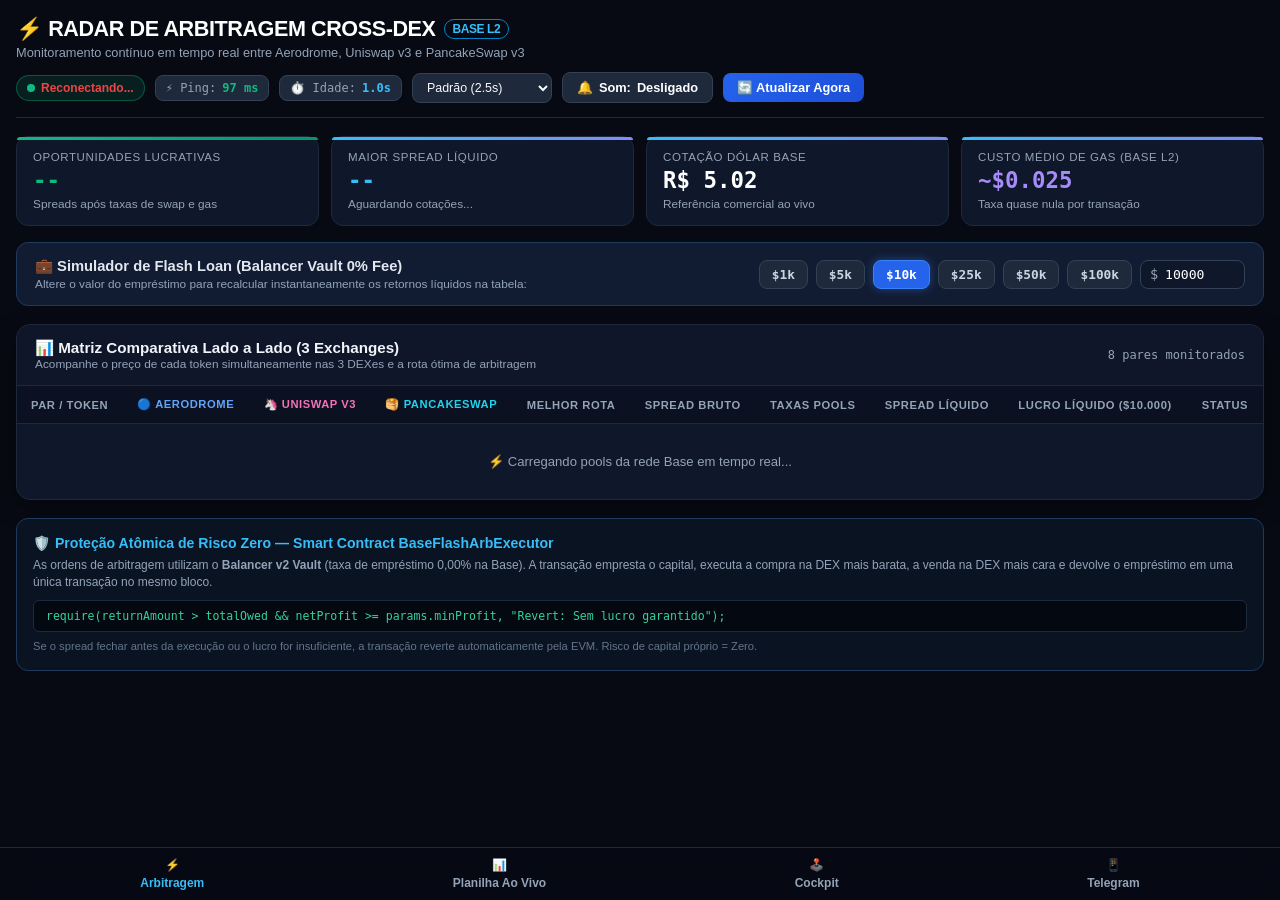
==== dashboard/arbitragem.html @ f5fb5c82 "feat(arbitrage-cockpit): add real-time 3-exchange visual dashboard with sub-second latency and flash" ====
<!DOCTYPE html>
<html lang="pt-BR">
<head>
  <meta charset="UTF-8">
  <meta name="viewport" content="width=device-width, initial-scale=1.0, maximum-scale=1.0, user-scalable=no">
  <title>Cockpit de Arbitragem Cross-DEX (Base L2) — Botrade</title>
  <link rel="icon" href="data:image/svg+xml,<svg xmlns='http://www.w3.org/2000/svg' viewBox='0 0 100 100'><text y='.9em' font-size='90'>⚡</text></svg>">
  <style>
    :root {
      --bg: #070a13;
      --card-bg: #0f172a;
      --card-border: #1e293b;
      --card-hover: #1e293b;
      --text: #f8fafc;
      --text-muted: #94a3b8;
      --primary: #38bdf8;
      --accent: #818cf8;
      --success: #10b981;
      --success-glow: rgba(16, 185, 129, 0.25);
      --warning: #f59e0b;
      --danger: #ef4444;
      --aero-color: #0052ff;
      --uni-color: #ff007a;
      --pancake-color: #00bcd4;
      --font: -apple-system, BlinkMacSystemFont, "Segoe UI", Roboto, "Helvetica Neue", Arial, sans-serif;
      --mono: "SF Mono", Monaco, "Cascadia Code", "Roboto Mono", Consolas, monospace;
    }

    * { box-sizing: border-box; margin: 0; padding: 0; }
    body {
      background-color: var(--bg);
      color: var(--text);
      font-family: var(--font);
      padding: 16px;
      padding-bottom: 90px;
      -webkit-font-smoothing: antialiased;
    }

    /* HEADER COCKPIT */
    header {
      display: flex;
      flex-wrap: wrap;
      justify-content: space-between;
      align-items: center;
      gap: 12px;
      margin-bottom: 18px;
      padding-bottom: 14px;
      border-bottom: 1px solid var(--card-border);
    }
    .brand-title h1 {
      font-size: 1.35rem;
      font-weight: 800;
      letter-spacing: -0.02em;
      display: flex;
      align-items: center;
      gap: 8px;
      color: #fff;
    }
    .brand-title p {
      font-size: 0.8rem;
      color: var(--text-muted);
      margin-top: 3px;
    }

    .telemetry-bar {
      display: flex;
      flex-wrap: wrap;
      align-items: center;
      gap: 10px;
    }
    .badge-status {
      display: inline-flex;
      align-items: center;
      gap: 6px;
      background: rgba(16, 185, 129, 0.12);
      border: 1px solid rgba(16, 185, 129, 0.35);
      color: var(--success);
      padding: 5px 10px;
      border-radius: 20px;
      font-size: 0.75rem;
      font-weight: 600;
    }
    .pulse-dot {
      width: 8px;
      height: 8px;
      border-radius: 50%;
      background: var(--success);
      animation: pulse 1.4s infinite;
    }
    @keyframes pulse {
      0% { transform: scale(0.9); box-shadow: 0 0 0 0 rgba(16, 185, 129, 0.7); }
      70% { transform: scale(1); box-shadow: 0 0 0 6px rgba(16, 185, 129, 0); }
      100% { transform: scale(0.9); box-shadow: 0 0 0 0 rgba(16, 185, 129, 0); }
    }

    .telemetry-chip {
      background: #1e293b;
      border: 1px solid #334155;
      padding: 5px 10px;
      border-radius: 8px;
      font-size: 0.75rem;
      font-family: var(--mono);
      color: var(--text-muted);
      display: inline-flex;
      align-items: center;
      gap: 6px;
    }
    .telemetry-chip strong {
      color: var(--primary);
    }

    .btn-action {
      background: linear-gradient(135deg, #2563eb, #1d4ed8);
      color: #fff;
      border: none;
      padding: 7px 14px;
      border-radius: 8px;
      font-size: 0.8rem;
      font-weight: 600;
      cursor: pointer;
      display: inline-flex;
      align-items: center;
      gap: 6px;
      transition: all 0.15s ease;
    }
    .btn-action:hover {
      background: linear-gradient(135deg, #1d4ed8, #1e40af);
      transform: translateY(-1px);
    }
    .btn-action:active { transform: translateY(0); }

    .control-select {
      background: #1e293b;
      color: var(--text);
      border: 1px solid #334155;
      padding: 6px 10px;
      border-radius: 8px;
      font-size: 0.78rem;
      cursor: pointer;
      outline: none;
    }

    /* KPI CARDS */
    .kpi-row {
      display: grid;
      grid-template-columns: repeat(auto-fit, minmax(210px, 1fr));
      gap: 12px;
      margin-bottom: 16px;
    }
    .kpi-card {
      background: var(--card-bg);
      border: 1px solid var(--card-border);
      border-radius: 12px;
      padding: 14px 16px;
      position: relative;
    }
    .kpi-card::before {
      content: "";
      position: absolute;
      top: 0; left: 0; right: 0;
      height: 3px;
      background: linear-gradient(90deg, var(--primary), var(--accent));
      border-top-left-radius: 12px;
      border-top-right-radius: 12px;
    }
    .kpi-card.success-border::before {
      background: linear-gradient(90deg, #10b981, #059669);
    }
    .kpi-label {
      font-size: 0.72rem;
      text-transform: uppercase;
      letter-spacing: 0.05em;
      color: var(--text-muted);
      margin-bottom: 4px;
    }
    .kpi-value {
      font-size: 1.4rem;
      font-weight: 800;
      font-family: var(--mono);
      color: #fff;
    }
    .kpi-sub {
      font-size: 0.74rem;
      color: var(--text-muted);
      margin-top: 4px;
      display: flex;
      align-items: center;
      gap: 4px;
    }

    /* FLASH LOAN CALCULATOR BAR */
    .calc-bar {
      background: #111c33;
      border: 1px solid #1e3a5f;
      border-radius: 12px;
      padding: 14px 18px;
      margin-bottom: 18px;
      display: flex;
      flex-wrap: wrap;
      align-items: center;
      justify-content: space-between;
      gap: 12px;
    }
    .calc-info h3 {
      font-size: 0.92rem;
      font-weight: 700;
      color: #e2e8f0;
      display: flex;
      align-items: center;
      gap: 6px;
    }
    .calc-info p {
      font-size: 0.74rem;
      color: #94a3b8;
      margin-top: 2px;
    }
    .calc-controls {
      display: flex;
      flex-wrap: wrap;
      align-items: center;
      gap: 8px;
    }
    .lot-btn {
      background: #1e293b;
      color: #cbd5e1;
      border: 1px solid #334155;
      padding: 6px 12px;
      border-radius: 8px;
      font-size: 0.8rem;
      font-weight: 600;
      font-family: var(--mono);
      cursor: pointer;
      transition: all 0.15s ease;
    }
    .lot-btn:hover {
      background: #334155;
      color: #fff;
    }
    .lot-btn.active {
      background: #2563eb;
      color: #fff;
      border-color: #3b82f6;
      box-shadow: 0 0 10px rgba(59, 130, 246, 0.4);
    }
    .lot-input-wrapper {
      position: relative;
      display: inline-flex;
      align-items: center;
    }
    .lot-input-wrapper span {
      position: absolute;
      left: 10px;
      color: var(--text-muted);
      font-family: var(--mono);
      font-size: 0.85rem;
    }
    .lot-input {
      background: #0f172a;
      border: 1px solid #334155;
      color: #fff;
      padding: 6px 10px 6px 24px;
      border-radius: 8px;
      font-size: 0.82rem;
      font-family: var(--mono);
      width: 105px;
      outline: none;
    }
    .lot-input:focus { border-color: var(--primary); }

    /* TABLE SECTION */
    .table-container {
      background: var(--card-bg);
      border: 1px solid var(--card-border);
      border-radius: 14px;
      overflow-x: auto;
      margin-bottom: 18px;
      box-shadow: 0 8px 24px rgba(0, 0, 0, 0.35);
    }
    .section-header {
      padding: 14px 18px;
      border-bottom: 1px solid var(--card-border);
      display: flex;
      justify-content: space-between;
      align-items: center;
      background: rgba(15, 23, 42, 0.6);
    }
    .section-header h2 {
      font-size: 0.95rem;
      font-weight: 700;
      display: flex;
      align-items: center;
      gap: 8px;
      color: #f1f5f9;
    }
    .section-header p {
      font-size: 0.74rem;
      color: var(--text-muted);
    }

    table {
      width: 100%;
      border-collapse: collapse;
      font-size: 0.82rem;
      text-align: left;
    }
    th {
      background: #0b1120;
      color: var(--text-muted);
      font-size: 0.7rem;
      font-weight: 700;
      text-transform: uppercase;
      letter-spacing: 0.05em;
      padding: 12px 14px;
      border-bottom: 1px solid var(--card-border);
      white-space: nowrap;
    }
    td {
      padding: 12px 14px;
      border-bottom: 1px solid #172033;
      vertical-align: middle;
      white-space: nowrap;
    }
    tr:last-child td { border-bottom: none; }
    tr.profitable-row {
      background: rgba(16, 185, 129, 0.04);
    }
    tr.profitable-row:hover {
      background: rgba(16, 185, 129, 0.09);
    }
    tr:hover {
      background: #141f36;
    }

    /* EXCHANGE PILLS & PRICES */
    .pair-badge {
      font-weight: 800;
      font-size: 0.92rem;
      color: #fff;
      display: flex;
      align-items: center;
      gap: 6px;
    }
    .price-cell {
      font-family: var(--mono);
      font-size: 0.88rem;
      font-weight: 600;
    }
    .price-buy {
      color: #34d399;
      font-weight: 700;
    }
    .price-sell {
      color: #60a5fa;
      font-weight: 700;
    }
    .tag-buy {
      display: inline-block;
      font-size: 0.62rem;
      font-weight: 700;
      background: rgba(16, 185, 129, 0.18);
      color: #10b981;
      border: 1px solid rgba(16, 185, 129, 0.4);
      padding: 1px 5px;
      border-radius: 4px;
      margin-left: 6px;
      vertical-align: middle;
    }
    .tag-sell {
      display: inline-block;
      font-size: 0.62rem;
      font-weight: 700;
      background: rgba(59, 130, 246, 0.18);
      color: #60a5fa;
      border: 1px solid rgba(59, 130, 246, 0.4);
      padding: 1px 5px;
      border-radius: 4px;
      margin-left: 6px;
      vertical-align: middle;
    }
    .route-chip {
      background: #1e293b;
      border: 1px solid #334155;
      padding: 4px 8px;
      border-radius: 6px;
      font-size: 0.74rem;
      font-weight: 600;
      color: #e2e8f0;
      display: inline-flex;
      align-items: center;
      gap: 4px;
    }
    .route-arrow {
      color: var(--primary);
    }

    .spread-pill {
      display: inline-flex;
      align-items: center;
      gap: 4px;
      font-family: var(--mono);
      font-weight: 700;
      font-size: 0.85rem;
      padding: 3px 8px;
      border-radius: 6px;
    }
    .spread-positive {
      background: rgba(16, 185, 129, 0.15);
      color: #10b981;
      border: 1px solid rgba(16, 185, 129, 0.35);
    }
    .spread-neutral {
      background: #1e293b;
      color: #94a3b8;
    }

    .profit-chip {
      font-family: var(--mono);
      font-weight: 800;
      font-size: 0.88rem;
      color: #10b981;
    }
    .profit-brl {
      font-size: 0.72rem;
      color: #64748b;
      display: block;
      margin-top: 2px;
    }

    /* ATOMIC SAFETY CARD */
    .safety-card {
      background: #091322;
      border: 1px solid #1e3a5f;
      border-radius: 12px;
      padding: 16px;
      margin-top: 14px;
    }
    .safety-card h4 {
      font-size: 0.88rem;
      color: #38bdf8;
      display: flex;
      align-items: center;
      gap: 6px;
      margin-bottom: 6px;
    }
    .safety-card p {
      font-size: 0.75rem;
      color: #94a3b8;
      line-height: 1.45;
    }
    .code-preview {
      background: #040811;
      border: 1px solid #1e293b;
      padding: 8px 12px;
      border-radius: 6px;
      font-family: var(--mono);
      font-size: 0.72rem;
      color: #34d399;
      margin-top: 8px;
      overflow-x: auto;
    }

    /* FOOTER NAV */
    .footer-nav {
      position: fixed;
      bottom: 0;
      left: 0;
      right: 0;
      background: rgba(7, 10, 19, 0.95);
      backdrop-filter: blur(12px);
      border-top: 1px solid var(--card-border);
      padding: 10px 16px;
      display: flex;
      justify-content: space-around;
      align-items: center;
      z-index: 100;
    }
    .footer-link {
      color: var(--text-muted);
      text-decoration: none;
      font-size: 0.75rem;
      font-weight: 600;
      display: flex;
      flex-direction: column;
      align-items: center;
      gap: 4px;
    }
    .footer-link.active {
      color: var(--primary);
    }
  </style>
</head>
<body>

  <!-- HEADER -->
  <header>
    <div class="brand-title">
      <h1>⚡ RADAR DE ARBITRAGEM CROSS-DEX <span style="font-size:0.75rem; color:#38bdf8; border:1px solid #0284c7; padding:2px 8px; border-radius:12px;">BASE L2</span></h1>
      <p>Monitoramento contínuo em tempo real entre Aerodrome, Uniswap v3 e PancakeSwap v3</p>
    </div>

    <div class="telemetry-bar">
      <div class="badge-status">
        <span class="pulse-dot"></span>
        <span id="connStatus">Ao Vivo</span>
      </div>

      <div class="telemetry-chip">
        ⚡ Ping: <strong id="pingVal">-- ms</strong>
      </div>

      <div class="telemetry-chip">
        ⏱️ Idade: <strong id="ageVal">0.0s</strong>
      </div>

      <select id="refreshRate" class="control-select" onchange="changeRefreshRate()">
        <option value="1500">Fluxo Ultra (1.5s)</option>
        <option value="2500" selected>Padrão (2.5s)</option>
        <option value="5000">Econômico (5.0s)</option>
        <option value="pause">Pausar</option>
      </select>

      <button id="soundToggle" class="btn-action" style="background:#1e293b; border:1px solid #334155;" onclick="toggleSound()">
        <span id="soundIcon">🔔</span> Som: <span id="soundText">Desligado</span>
      </button>

      <button id="btnRefresh" class="btn-action" onclick="fetchLiveArbitrage(true)">
        🔄 Atualizar Agora
      </button>
    </div>
  </header>

  <!-- KPI METRICS ROW -->
  <div class="kpi-row">
    <div class="kpi-card success-border">
      <div class="kpi-label">Oportunidades Lucrativas</div>
      <div class="kpi-value" id="kpiProfitableCount" style="color:#10b981;">--</div>
      <div class="kpi-sub">Spreads após taxas de swap e gas</div>
    </div>

    <div class="kpi-card">
      <div class="kpi-label">Maior Spread Líquido</div>
      <div class="kpi-value" id="kpiBestSpread" style="color:#38bdf8;">--</div>
      <div class="kpi-sub" id="kpiBestRoute">Aguardando cotações...</div>
    </div>

    <div class="kpi-card">
      <div class="kpi-label">Cotação Dólar Base</div>
      <div class="kpi-value" id="kpiUsdRate">R$ 5.02</div>
      <div class="kpi-sub">Referência comercial ao vivo</div>
    </div>

    <div class="kpi-card">
      <div class="kpi-label">Custo Médio de Gas (Base L2)</div>
      <div class="kpi-value" style="color:#a78bfa;">~$0.025</div>
      <div class="kpi-sub">Taxa quase nula por transação</div>
    </div>
  </div>

  <!-- FLASH LOAN CALCULATOR BAR -->
  <div class="calc-bar">
    <div class="calc-info">
      <h3>💼 Simulador de Flash Loan (Balancer Vault 0% Fee)</h3>
      <p>Altere o valor do empréstimo para recalcular instantaneamente os retornos líquidos na tabela:</p>
    </div>

    <div class="calc-controls">
      <button class="lot-btn" onclick="selectLot(1000)">$1k</button>
      <button class="lot-btn" onclick="selectLot(5000)">$5k</button>
      <button class="lot-btn active" id="btnLot10k" onclick="selectLot(10000)">$10k</button>
      <button class="lot-btn" onclick="selectLot(25000)">$25k</button>
      <button class="lot-btn" onclick="selectLot(5000)">$50k</button>
      <button class="lot-btn" onclick="selectLot(100000)">$100k</button>

      <div class="lot-input-wrapper">
        <span>$</span>
        <input type="number" id="customLotInput" class="lot-input" value="10000" step="1000" oninput="onCustomLotChange()">
      </div>
    </div>
  </div>

  <!-- TABLE CONTAINER (3 EXCHANGES MATRIX) -->
  <div class="table-container">
    <div class="section-header">
      <div>
        <h2>📊 Matriz Comparativa Lado a Lado (3 Exchanges)</h2>
        <p>Acompanhe o preço de cada token simultaneamente nas 3 DEXes e a rota ótima de arbitragem</p>
      </div>
      <span id="matrixCountBadge" style="font-size:0.75rem; color:#94a3b8; font-family:var(--mono);">8 pares monitorados</span>
    </div>

    <table>
      <thead>
        <tr>
          <th>Par / Token</th>
          <th style="color:#60a5fa;">🔵 Aerodrome</th>
          <th style="color:#f472b6;">🦄 Uniswap v3</th>
          <th style="color:#22d3ee;">🥞 PancakeSwap</th>
          <th>Melhor Rota</th>
          <th>Spread Bruto</th>
          <th>Taxas Pools</th>
          <th>Spread Líquido</th>
          <th>Lucro Líquido (<span id="lotDisplayHeader">$10.000</span>)</th>
          <th>Status</th>
        </tr>
      </thead>
      <tbody id="matrixTableBody">
        <tr>
          <td colspan="10" style="text-align:center; padding:30px; color:#94a3b8;">
            ⚡ Carregando pools da rede Base em tempo real...
          </td>
        </tr>
      </tbody>
    </table>
  </div>

  <!-- ATOMIC SAFETY INFO CARD -->
  <div class="safety-card">
    <h4>🛡️ Proteção Atômica de Risco Zero — Smart Contract BaseFlashArbExecutor</h4>
    <p>
      As ordens de arbitragem utilizam o <strong>Balancer v2 Vault</strong> (taxa de empréstimo 0,00% na Base). A transação empresta o capital, executa a compra na DEX mais barata, a venda na DEX mais cara e devolve o empréstimo em uma única transação no mesmo bloco.
    </p>
    <div class="code-preview">
      require(returnAmount &gt; totalOwed &amp;&amp; netProfit &gt;= params.minProfit, "Revert: Sem lucro garantido");
    </div>
    <p style="margin-top:6px; font-size:0.7rem; color:#64748b;">
      Se o spread fechar antes da execução ou o lucro for insuficiente, a transação reverte automaticamente pela EVM. Risco de capital próprio = Zero.
    </p>
  </div>

  <!-- FOOTER NAVIGATION -->
  <nav class="footer-nav">
    <a href="/arbitragem" class="footer-link active">
      <span>⚡</span>
      <span>Arbitragem</span>
    </a>
    <a href="/planilha" class="footer-link">
      <span>📊</span>
      <span>Planilha Ao Vivo</span>
    </a>
    <a href="/cockpit" class="footer-link">
      <span>🕹️</span>
      <span>Cockpit</span>
    </a>
    <a href="https://t.me/" target="_blank" class="footer-link">
      <span>📱</span>
      <span>Telegram</span>
    </a>
  </nav>

  <!-- JAVASCRIPT LOGIC -->
  <script>
    let currentLot = 10000;
    let refreshIntervalMs = 2500;
    let refreshTimer = null;
    let soundEnabled = false;
    let lastProfitableCount = 0;
    let lastFetchedTs = Date.now();
    let currentMatrixData = [];
    let usdBrlRate = 5.02;

    // Web Audio Synthesizer for alerts (no external sound files needed)
    let audioCtx = null;
    function playChime() {
      if (!soundEnabled) return;
      try {
        if (!audioCtx) {
          audioCtx = new (window.AudioContext || window.webkitAudioContext)();
        }
        if (audioCtx.state === 'suspended') {
          audioCtx.resume();
        }
        const osc = audioCtx.createOscillator();
        const gain = audioCtx.createGain();
        osc.type = "sine";
        osc.frequency.setValueAtTime(587.33, audioCtx.currentTime); // D5
        osc.frequency.exponentialRampToValueAtTime(880.00, audioCtx.currentTime + 0.15); // A5
        gain.gain.setValueAtTime(0.2, audioCtx.currentTime);
        gain.gain.exponentialRampToValueAtTime(0.01, audioCtx.currentTime + 0.35);
        osc.connect(gain);
        gain.connect(audioCtx.destination);
        osc.start();
        osc.stop(audioCtx.currentTime + 0.36);
      } catch (e) {
        console.warn("Audio chime error:", e);
      }
    }

    function toggleSound() {
      soundEnabled = !soundEnabled;
      const text = document.getElementById("soundText");
      const icon = document.getElementById("soundIcon");
      if (soundEnabled) {
        text.innerText = "Ligado";
        icon.innerText = "🔊";
        playChime();
      } else {
        text.innerText = "Desligado";
        icon.innerText = "🔔";
      }
    }

    function formatNumber(num, decimals = 2) {
      if (num === null || num === undefined || isNaN(num)) return "—";
      return Number(num).toLocaleString("en-US", {
        minimumFractionDigits: decimals,
        maximumFractionDigits: decimals
      });
    }

    function selectLot(val) {
      currentLot = val;
      document.querySelectorAll(".lot-btn").forEach(b => b.classList.remove("active"));
      document.getElementById("customLotInput").value = val;
      document.getElementById("lotDisplayHeader").innerText = "$" + formatNumber(val, 0);

      const targetBtn = Array.from(document.querySelectorAll(".lot-btn")).find(b => b.innerText === `$${val/1000}k`);
      if (targetBtn) targetBtn.classList.add("active");

      renderMatrixTable(currentMatrixData);
    }

    function onCustomLotChange() {
      const val = parseFloat(document.getElementById("customLotInput").value);
      if (!isNaN(val) && val > 0) {
        currentLot = val;
        document.querySelectorAll(".lot-btn").forEach(b => b.classList.remove("active"));
        document.getElementById("lotDisplayHeader").innerText = "$" + formatNumber(val, 0);
        renderMatrixTable(currentMatrixData);
      }
    }

    function renderMatrixTable(matrix) {
      const tbody = document.getElementById("matrixTableBody");
      if (!matrix || matrix.length === 0) {
        tbody.innerHTML = `<tr><td colspan="10" style="text-align:center; padding:24px; color:#94a3b8;">Nenhum par detectado no momento.</td></tr>`;
        return;
      }

      let html = "";
      matrix.forEach((row, idx) => {
        const pair = row.pair;
        const exchs = row.exchanges || {};
        const aero = exchs["Aerodrome"];
        const uni = exchs["Uniswap v3"];
        const pancake = exchs["PancakeSwap"];

        const bestBuyDex = row.best_buy_dex;
        const bestSellDex = row.best_sell_dex;

        function formatPriceCell(item, dexName) {
          if (!item || !item.price) return `<span style="color:#475569;">—</span>`;
          const px = item.price;
          const pxFormatted = px < 1 ? formatNumber(px, 4) : (px < 100 ? formatNumber(px, 3) : formatNumber(px, 2));

          let tag = "";
          if (dexName === bestBuyDex) {
            tag = `<span class="tag-buy">COMPRA</span>`;
          } else if (dexName === bestSellDex) {
            tag = `<span class="tag-sell">VENDA</span>`;
          }

          const isBuy = dexName === bestBuyDex;
          const isSell = dexName === bestSellDex;
          const cls = isBuy ? "price-buy" : (isSell ? "price-sell" : "");

          return `<div class="price-cell ${cls}">$${pxFormatted} ${tag}</div>
                  <div style="font-size:0.68rem; color:#64748b; margin-top:2px;">Fee: ${item.fee_pct}%</div>`;
        }

        const netSpread = row.net_spread_pct;
        const isProfit = row.is_profitable;
        const spreadCls = isProfit ? "spread-positive" : "spread-neutral";
        const rowCls = isProfit ? "profitable-row" : "";

        // Calculate custom profit on currentLot
        const estGas = 0.03;
        const profitUsd = (currentLot * (netSpread / 100.0)) - estGas;
        const profitBrl = profitUsd * usdBrlRate;

        const sign = profitUsd >= 0 ? "+" : "";

        html += `
          <tr class="${rowCls}">
            <td>
              <div class="pair-badge">${pair}</div>
              <div style="font-size:0.68rem; color:#64748b;">${row.base}</div>
            </td>
            <td>${formatPriceCell(aero, "Aerodrome")}</td>
            <td>${formatPriceCell(uni, "Uniswap v3")}</td>
            <td>${formatPriceCell(pancake, "PancakeSwap")}</td>
            <td>
              <span class="route-chip">
                ${bestBuyDex} <span class="route-arrow">➔</span> ${bestSellDex}
              </span>
            </td>
            <td style="font-family:var(--mono); color:#cbd5e1;">+${formatNumber(row.gross_spread_pct, 2)}%</td>
            <td style="font-family:var(--mono); color:#94a3b8;">${formatNumber(row.total_fees_pct, 2)}%</td>
            <td>
              <span class="spread-pill ${spreadCls}">
                ${netSpread >= 0 ? "+" : ""}${formatNumber(netSpread, 2)}%
              </span>
            </td>
            <td>
              <span class="profit-chip" style="color: ${profitUsd > 0 ? '#10b981' : '#94a3b8'};">
                ${sign}$${formatNumber(profitUsd, 2)} USD
              </span>
              <span class="profit-brl">
                ${sign}R$ ${formatNumber(profitBrl, 2)}
              </span>
            </td>
            <td>
              ${isProfit ? '<span class="badge-status" style="font-size:0.7rem; padding:3px 8px;">🟢 ATIVA</span>' : '<span style="font-size:0.7rem; color:#64748b;">Aguardando</span>'}
            </td>
          </tr>
        `;
      });

      tbody.innerHTML = html;
    }

    async function fetchLiveArbitrage(isManual = false) {
      const btn = document.getElementById("btnRefresh");
      if (isManual) {
        btn.innerText = "⏳ Atualizando...";
        btn.style.opacity = "0.7";
      }

      const tStart = performance.now();
      try {
        const res = await fetch("/api/arbitrage/live", { cache: "no-store" });
        const tEnd = performance.now();
        const pingMs = Math.round(tEnd - tStart);

        document.getElementById("pingVal").innerText = `${pingMs} ms`;
        document.getElementById("pingVal").style.color = pingMs < 100 ? "#10b981" : (pingMs < 300 ? "#38bdf8" : "#f59e0b");

        if (!res.ok) throw new Error("HTTP " + res.status);
        const data = await res.json();

        lastFetchedTs = Date.now();
        currentMatrixData = data.matrix || [];
        usdBrlRate = data.usd_brl || 5.02;

        // Update KPIs
        const sum = data.summary || {};
        document.getElementById("kpiProfitableCount").innerText = `${sum.profitable_count || 0} ativas`;
        document.getElementById("kpiBestSpread").innerText = `+${formatNumber(sum.best_net_spread_pct, 2)}%`;
        document.getElementById("kpiBestRoute").innerText = sum.best_route || "Aguardando spread";
        document.getElementById("kpiUsdRate").innerText = `R$ ${formatNumber(usdBrlRate, 4)}`;
        document.getElementById("matrixCountBadge").innerText = `${currentMatrixData.length} pares monitorados`;

        // Sound alert if new profitable opportunity appeared
        if (sum.profitable_count > 0 && sum.profitable_count > lastProfitableCount) {
          playChime();
        }
        lastProfitableCount = sum.profitable_count || 0;

        renderMatrixTable(currentMatrixData);
      } catch (err) {
        console.error("Erro ao buscar arbitragem:", err);
        document.getElementById("connStatus").innerText = "Reconectando...";
        document.getElementById("connStatus").style.color = "#ef4444";
      } finally {
        if (isManual) {
          setTimeout(() => {
            btn.innerText = "🔄 Atualizar Agora";
            btn.style.opacity = "1";
          }, 300);
        }
      }
    }

    // Age ticker loop (updates ageVal every 200ms)
    setInterval(() => {
      const ageSec = ((Date.now() - lastFetchedTs) / 1000).toFixed(1);
      document.getElementById("ageVal").innerText = `${ageSec}s`;
    }, 200);

    function startAutoRefresh() {
      if (refreshTimer) clearInterval(refreshTimer);
      if (refreshIntervalMs > 0) {
        refreshTimer = setInterval(() => {
          fetchLiveArbitrage(false);
        }, refreshIntervalMs);
      }
    }

    function changeRefreshRate() {
      const val = document.getElementById("refreshRate").value;
      if (val === "pause") {
        if (refreshTimer) clearInterval(refreshTimer);
        document.getElementById("connStatus").innerText = "Pausado";
        document.getElementById("connStatus").style.color = "#f59e0b";
      } else {
        refreshIntervalMs = parseInt(val);
        document.getElementById("connStatus").innerText = "Ao Vivo";
        document.getElementById("connStatus").style.color = "#10b981";
        startAutoRefresh();
      }
    }

    // Initial load
    fetchLiveArbitrage(false);
    startAutoRefresh();
  </script>
</body>
</html>
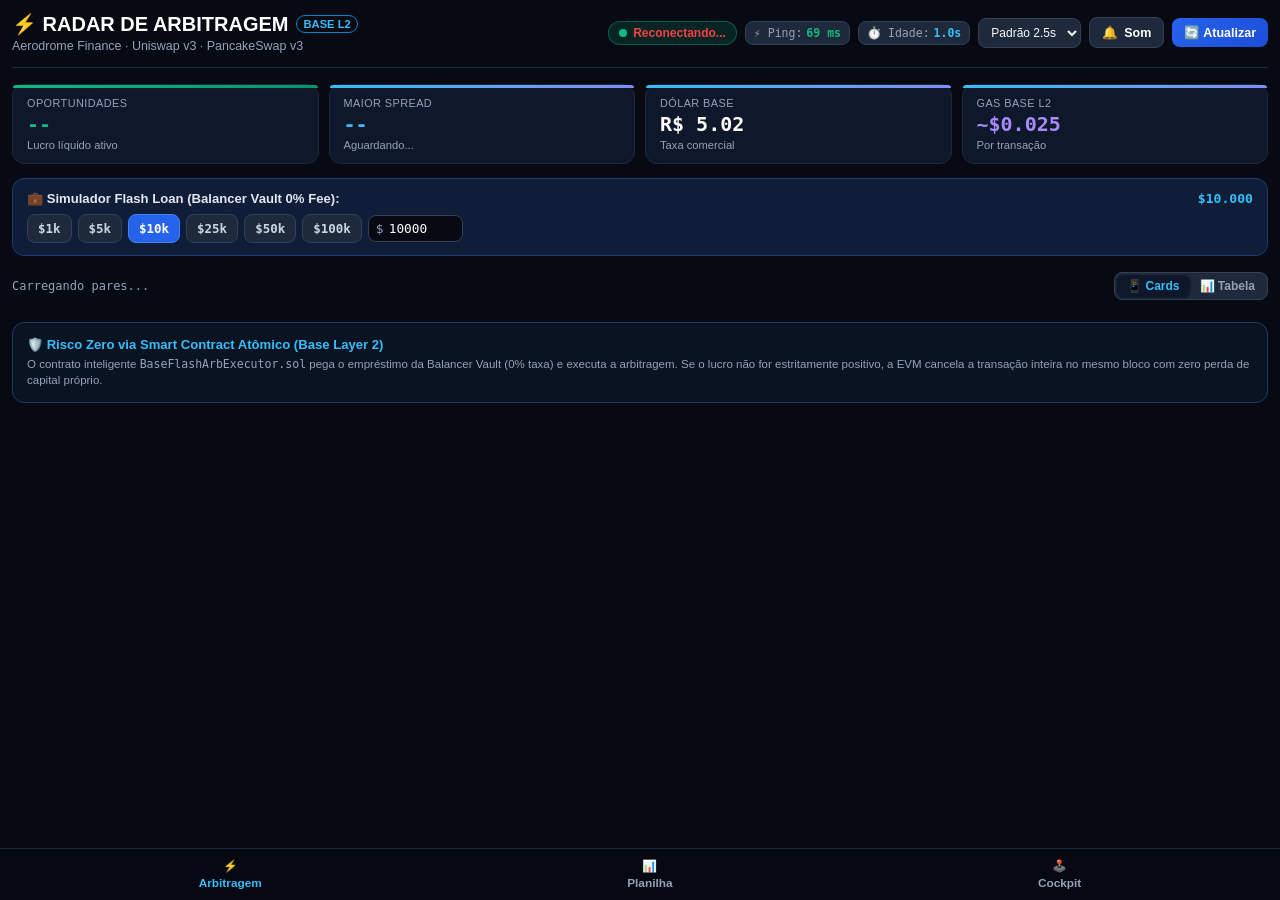
==== commit 97c1de1b: "fix(mobile): resolve trailing slash 404, optimize card view for smartphones, and fix touch interacti" ====
--- a/dashboard/arbitragem.html
+++ b/dashboard/arbitragem.html
@@ -2,7 +2,7 @@
 <html lang="pt-BR">
 <head>
   <meta charset="UTF-8">
-  <meta name="viewport" content="width=device-width, initial-scale=1.0, maximum-scale=1.0, user-scalable=no">
+  <meta name="viewport" content="width=device-width, initial-scale=1.0, maximum-scale=1.0, user-scalable=no, viewport-fit=cover">
   <title>Cockpit de Arbitragem Cross-DEX (Base L2) — Botrade</title>
   <link rel="icon" href="data:image/svg+xml,<svg xmlns='http://www.w3.org/2000/svg' viewBox='0 0 100 100'><text y='.9em' font-size='90'>⚡</text></svg>">
   <style>
@@ -10,18 +10,13 @@
       --bg: #070a13;
       --card-bg: #0f172a;
       --card-border: #1e293b;
-      --card-hover: #1e293b;
       --text: #f8fafc;
       --text-muted: #94a3b8;
       --primary: #38bdf8;
       --accent: #818cf8;
       --success: #10b981;
-      --success-glow: rgba(16, 185, 129, 0.25);
       --warning: #f59e0b;
       --danger: #ef4444;
-      --aero-color: #0052ff;
-      --uni-color: #ff007a;
-      --pancake-color: #00bcd4;
       --font: -apple-system, BlinkMacSystemFont, "Segoe UI", Roboto, "Helvetica Neue", Arial, sans-serif;
       --mono: "SF Mono", Monaco, "Cascadia Code", "Roboto Mono", Consolas, monospace;
     }
@@ -31,33 +26,39 @@
       background-color: var(--bg);
       color: var(--text);
       font-family: var(--font);
-      padding: 16px;
+      padding: 12px;
       padding-bottom: 90px;
       -webkit-font-smoothing: antialiased;
-    }
-
-    /* HEADER COCKPIT */
+      -webkit-tap-highlight-color: transparent;
+    }
+
+    /* HEADER */
     header {
       display: flex;
-      flex-wrap: wrap;
-      justify-content: space-between;
-      align-items: center;
+      flex-direction: column;
       gap: 12px;
-      margin-bottom: 18px;
+      margin-bottom: 16px;
       padding-bottom: 14px;
       border-bottom: 1px solid var(--card-border);
     }
+    @media (min-width: 768px) {
+      header {
+        flex-direction: row;
+        justify-content: space-between;
+        align-items: center;
+      }
+    }
+
     .brand-title h1 {
-      font-size: 1.35rem;
+      font-size: 1.25rem;
       font-weight: 800;
-      letter-spacing: -0.02em;
+      color: #fff;
       display: flex;
       align-items: center;
       gap: 8px;
-      color: #fff;
     }
     .brand-title p {
-      font-size: 0.8rem;
+      font-size: 0.78rem;
       color: var(--text-muted);
       margin-top: 3px;
     }
@@ -66,19 +67,19 @@
       display: flex;
       flex-wrap: wrap;
       align-items: center;
-      gap: 10px;
+      gap: 8px;
     }
     .badge-status {
       display: inline-flex;
       align-items: center;
       gap: 6px;
-      background: rgba(16, 185, 129, 0.12);
-      border: 1px solid rgba(16, 185, 129, 0.35);
+      background: rgba(16, 185, 129, 0.15);
+      border: 1px solid rgba(16, 185, 129, 0.4);
       color: var(--success);
-      padding: 5px 10px;
+      padding: 4px 10px;
       border-radius: 20px;
       font-size: 0.75rem;
-      font-weight: 600;
+      font-weight: 700;
     }
     .pulse-dot {
       width: 8px;
@@ -96,62 +97,56 @@
     .telemetry-chip {
       background: #1e293b;
       border: 1px solid #334155;
-      padding: 5px 10px;
+      padding: 4px 8px;
       border-radius: 8px;
-      font-size: 0.75rem;
+      font-size: 0.72rem;
       font-family: var(--mono);
       color: var(--text-muted);
       display: inline-flex;
       align-items: center;
-      gap: 6px;
-    }
-    .telemetry-chip strong {
-      color: var(--primary);
-    }
+      gap: 4px;
+    }
+    .telemetry-chip strong { color: var(--primary); }
 
     .btn-action {
       background: linear-gradient(135deg, #2563eb, #1d4ed8);
       color: #fff;
       border: none;
-      padding: 7px 14px;
+      padding: 7px 12px;
       border-radius: 8px;
-      font-size: 0.8rem;
-      font-weight: 600;
+      font-size: 0.78rem;
+      font-weight: 700;
       cursor: pointer;
       display: inline-flex;
       align-items: center;
       gap: 6px;
-      transition: all 0.15s ease;
-    }
-    .btn-action:hover {
-      background: linear-gradient(135deg, #1d4ed8, #1e40af);
-      transform: translateY(-1px);
-    }
-    .btn-action:active { transform: translateY(0); }
-
+      touch-action: manipulation;
+    }
     .control-select {
       background: #1e293b;
       color: var(--text);
       border: 1px solid #334155;
-      padding: 6px 10px;
+      padding: 6px 8px;
       border-radius: 8px;
-      font-size: 0.78rem;
-      cursor: pointer;
+      font-size: 0.75rem;
       outline: none;
     }
 
-    /* KPI CARDS */
+    /* KPI METRICS */
     .kpi-row {
       display: grid;
-      grid-template-columns: repeat(auto-fit, minmax(210px, 1fr));
-      gap: 12px;
-      margin-bottom: 16px;
+      grid-template-columns: repeat(2, 1fr);
+      gap: 10px;
+      margin-bottom: 14px;
+    }
+    @media (min-width: 640px) {
+      .kpi-row { grid-template-columns: repeat(4, 1fr); }
     }
     .kpi-card {
       background: var(--card-bg);
       border: 1px solid var(--card-border);
       border-radius: 12px;
-      padding: 14px 16px;
+      padding: 12px 14px;
       position: relative;
     }
     .kpi-card::before {
@@ -167,80 +162,62 @@
       background: linear-gradient(90deg, #10b981, #059669);
     }
     .kpi-label {
-      font-size: 0.72rem;
+      font-size: 0.68rem;
       text-transform: uppercase;
-      letter-spacing: 0.05em;
+      letter-spacing: 0.04em;
       color: var(--text-muted);
-      margin-bottom: 4px;
+      margin-bottom: 3px;
     }
     .kpi-value {
-      font-size: 1.4rem;
+      font-size: 1.25rem;
       font-weight: 800;
       font-family: var(--mono);
       color: #fff;
     }
     .kpi-sub {
-      font-size: 0.74rem;
+      font-size: 0.7rem;
       color: var(--text-muted);
-      margin-top: 4px;
-      display: flex;
-      align-items: center;
-      gap: 4px;
+      margin-top: 3px;
     }
 
     /* FLASH LOAN CALCULATOR BAR */
     .calc-bar {
-      background: #111c33;
-      border: 1px solid #1e3a5f;
+      background: #0f1d38;
+      border: 1px solid #1e3a6e;
       border-radius: 12px;
-      padding: 14px 18px;
-      margin-bottom: 18px;
-      display: flex;
-      flex-wrap: wrap;
-      align-items: center;
-      justify-content: space-between;
-      gap: 12px;
-    }
-    .calc-info h3 {
-      font-size: 0.92rem;
+      padding: 12px 14px;
+      margin-bottom: 16px;
+    }
+    .calc-title {
+      font-size: 0.82rem;
       font-weight: 700;
       color: #e2e8f0;
-      display: flex;
+      margin-bottom: 8px;
+      display: flex;
+      justify-content: space-between;
+      align-items: center;
+    }
+    .calc-controls {
+      display: flex;
+      flex-wrap: wrap;
       align-items: center;
       gap: 6px;
-    }
-    .calc-info p {
-      font-size: 0.74rem;
-      color: #94a3b8;
-      margin-top: 2px;
-    }
-    .calc-controls {
-      display: flex;
-      flex-wrap: wrap;
-      align-items: center;
-      gap: 8px;
     }
     .lot-btn {
       background: #1e293b;
       color: #cbd5e1;
       border: 1px solid #334155;
-      padding: 6px 12px;
+      padding: 6px 10px;
       border-radius: 8px;
-      font-size: 0.8rem;
-      font-weight: 600;
+      font-size: 0.78rem;
+      font-weight: 700;
       font-family: var(--mono);
       cursor: pointer;
-      transition: all 0.15s ease;
-    }
-    .lot-btn:hover {
-      background: #334155;
-      color: #fff;
     }
     .lot-btn.active {
       background: #2563eb;
       color: #fff;
       border-color: #3b82f6;
-      box-shadow: 0 0 10px rgba(59, 130, 246, 0.4);
     }
     .lot-input-wrapper {
       position: relative;
@@ -249,222 +226,224 @@
     }
     .lot-input-wrapper span {
       position: absolute;
-      left: 10px;
+      left: 8px;
       color: var(--text-muted);
       font-family: var(--mono);
-      font-size: 0.85rem;
+      font-size: 0.8rem;
     }
     .lot-input {
-      background: #0f172a;
+      background: #070a13;
       border: 1px solid #334155;
       color: #fff;
-      padding: 6px 10px 6px 24px;
+      padding: 5px 8px 5px 20px;
       border-radius: 8px;
+      font-size: 0.8rem;
+      font-family: var(--mono);
+      width: 95px;
+      outline: none;
+    }
+
+    /* VIEW TOGGLE (MOBILE CARDS VS TABLE) */
+    .view-toggle-bar {
+      display: flex;
+      justify-content: space-between;
+      align-items: center;
+      margin-bottom: 10px;
+    }
+    .view-toggle-btns {
+      display: inline-flex;
+      background: #1e293b;
+      border-radius: 8px;
+      padding: 2px;
+      border: 1px solid #334155;
+    }
+    .view-btn {
+      background: transparent;
+      border: none;
+      color: #94a3b8;
+      padding: 4px 10px;
+      border-radius: 6px;
+      font-size: 0.75rem;
+      font-weight: 600;
+      cursor: pointer;
+    }
+    .view-btn.active {
+      background: #0f172a;
+      color: #38bdf8;
+      box-shadow: 0 1px 3px rgba(0,0,0,0.4);
+    }
+
+    /* MOBILE CARD VIEW */
+    .cards-grid {
+      display: flex;
+      flex-direction: column;
+      gap: 12px;
+    }
+    .arb-card {
+      background: var(--card-bg);
+      border: 1px solid var(--card-border);
+      border-radius: 12px;
+      padding: 14px;
+      box-shadow: 0 4px 12px rgba(0, 0, 0, 0.25);
+    }
+    .arb-card.profitable {
+      border: 1px solid rgba(16, 185, 129, 0.4);
+      background: #0e1e24;
+    }
+    .arb-card-header {
+      display: flex;
+      justify-content: space-between;
+      align-items: center;
+      margin-bottom: 10px;
+    }
+    .arb-card-title {
+      font-size: 1.05rem;
+      font-weight: 800;
+      color: #fff;
+    }
+    .arb-badge-net {
+      font-family: var(--mono);
+      font-weight: 800;
       font-size: 0.82rem;
+      padding: 3px 8px;
+      border-radius: 6px;
+    }
+    .net-pos {
+      background: rgba(16, 185, 129, 0.2);
+      color: #10b981;
+      border: 1px solid rgba(16, 185, 129, 0.4);
+    }
+    .net-zero {
+      background: #1e293b;
+      color: #94a3b8;
+    }
+
+    /* 3 DEX BOXES LADO A LADO */
+    .dex-boxes {
+      display: grid;
+      grid-template-columns: repeat(3, 1fr);
+      gap: 6px;
+      margin-bottom: 10px;
+    }
+    .dex-box {
+      background: #162032;
+      border: 1px solid #28354b;
+      border-radius: 8px;
+      padding: 8px 6px;
+      text-align: center;
+    }
+    .dex-box.is-buy {
+      border-color: #10b981;
+      background: rgba(16, 185, 129, 0.08);
+    }
+    .dex-box.is-sell {
+      border-color: #3b82f6;
+      background: rgba(59, 130, 246, 0.08);
+    }
+    .dex-box-name {
+      font-size: 0.65rem;
+      font-weight: 700;
+      text-transform: uppercase;
+      color: var(--text-muted);
+      margin-bottom: 3px;
+    }
+    .dex-box-price {
+      font-size: 0.78rem;
+      font-weight: 800;
       font-family: var(--mono);
-      width: 105px;
-      outline: none;
-    }
-    .lot-input:focus { border-color: var(--primary); }
-
-    /* TABLE SECTION */
+      color: #fff;
+    }
+    .dex-tag {
+      font-size: 0.58rem;
+      font-weight: 800;
+      padding: 1px 4px;
+      border-radius: 4px;
+      margin-top: 3px;
+      display: inline-block;
+    }
+    .tag-buy { background: #10b981; color: #042f2e; }
+    .tag-sell { background: #3b82f6; color: #eff6ff; }
+
+    .arb-card-footer {
+      display: flex;
+      justify-content: space-between;
+      align-items: center;
+      padding-top: 8px;
+      border-top: 1px solid rgba(255, 255, 255, 0.06);
+    }
+    .route-text {
+      font-size: 0.72rem;
+      font-weight: 600;
+      color: #cbd5e1;
+    }
+    .profit-text {
+      text-align: right;
+    }
+    .profit-usd {
+      font-family: var(--mono);
+      font-size: 0.92rem;
+      font-weight: 800;
+      color: #10b981;
+    }
+    .profit-brl {
+      font-size: 0.68rem;
+      color: #94a3b8;
+    }
+
+    /* DESKTOP TABLE VIEW */
     .table-container {
       background: var(--card-bg);
       border: 1px solid var(--card-border);
-      border-radius: 14px;
+      border-radius: 12px;
       overflow-x: auto;
-      margin-bottom: 18px;
-      box-shadow: 0 8px 24px rgba(0, 0, 0, 0.35);
-    }
-    .section-header {
-      padding: 14px 18px;
-      border-bottom: 1px solid var(--card-border);
-      display: flex;
-      justify-content: space-between;
-      align-items: center;
-      background: rgba(15, 23, 42, 0.6);
-    }
-    .section-header h2 {
-      font-size: 0.95rem;
-      font-weight: 700;
-      display: flex;
-      align-items: center;
-      gap: 8px;
-      color: #f1f5f9;
-    }
-    .section-header p {
-      font-size: 0.74rem;
-      color: var(--text-muted);
-    }
-
+      -webkit-overflow-scrolling: touch;
+      margin-bottom: 16px;
+    }
     table {
       width: 100%;
       border-collapse: collapse;
-      font-size: 0.82rem;
+      font-size: 0.8rem;
       text-align: left;
     }
     th {
       background: #0b1120;
       color: var(--text-muted);
-      font-size: 0.7rem;
+      font-size: 0.68rem;
       font-weight: 700;
       text-transform: uppercase;
-      letter-spacing: 0.05em;
-      padding: 12px 14px;
+      padding: 10px 12px;
       border-bottom: 1px solid var(--card-border);
       white-space: nowrap;
     }
     td {
-      padding: 12px 14px;
+      padding: 10px 12px;
       border-bottom: 1px solid #172033;
-      vertical-align: middle;
       white-space: nowrap;
     }
-    tr:last-child td { border-bottom: none; }
-    tr.profitable-row {
-      background: rgba(16, 185, 129, 0.04);
-    }
-    tr.profitable-row:hover {
-      background: rgba(16, 185, 129, 0.09);
-    }
-    tr:hover {
-      background: #141f36;
-    }
-
-    /* EXCHANGE PILLS & PRICES */
-    .pair-badge {
-      font-weight: 800;
-      font-size: 0.92rem;
-      color: #fff;
-      display: flex;
-      align-items: center;
-      gap: 6px;
-    }
-    .price-cell {
-      font-family: var(--mono);
-      font-size: 0.88rem;
-      font-weight: 600;
-    }
-    .price-buy {
-      color: #34d399;
-      font-weight: 700;
-    }
-    .price-sell {
-      color: #60a5fa;
-      font-weight: 700;
-    }
-    .tag-buy {
-      display: inline-block;
-      font-size: 0.62rem;
-      font-weight: 700;
-      background: rgba(16, 185, 129, 0.18);
-      color: #10b981;
-      border: 1px solid rgba(16, 185, 129, 0.4);
-      padding: 1px 5px;
-      border-radius: 4px;
-      margin-left: 6px;
-      vertical-align: middle;
-    }
-    .tag-sell {
-      display: inline-block;
-      font-size: 0.62rem;
-      font-weight: 700;
-      background: rgba(59, 130, 246, 0.18);
-      color: #60a5fa;
-      border: 1px solid rgba(59, 130, 246, 0.4);
-      padding: 1px 5px;
-      border-radius: 4px;
-      margin-left: 6px;
-      vertical-align: middle;
-    }
-    .route-chip {
-      background: #1e293b;
-      border: 1px solid #334155;
-      padding: 4px 8px;
-      border-radius: 6px;
-      font-size: 0.74rem;
-      font-weight: 600;
-      color: #e2e8f0;
-      display: inline-flex;
-      align-items: center;
-      gap: 4px;
-    }
-    .route-arrow {
-      color: var(--primary);
-    }
-
-    .spread-pill {
-      display: inline-flex;
-      align-items: center;
-      gap: 4px;
-      font-family: var(--mono);
-      font-weight: 700;
-      font-size: 0.85rem;
-      padding: 3px 8px;
-      border-radius: 6px;
-    }
-    .spread-positive {
-      background: rgba(16, 185, 129, 0.15);
-      color: #10b981;
-      border: 1px solid rgba(16, 185, 129, 0.35);
-    }
-    .spread-neutral {
-      background: #1e293b;
-      color: #94a3b8;
-    }
-
-    .profit-chip {
-      font-family: var(--mono);
-      font-weight: 800;
-      font-size: 0.88rem;
-      color: #10b981;
-    }
-    .profit-brl {
-      font-size: 0.72rem;
-      color: #64748b;
-      display: block;
-      margin-top: 2px;
-    }
-
-    /* ATOMIC SAFETY CARD */
+
+    /* ATOMIC SAFETY INFO */
     .safety-card {
       background: #091322;
       border: 1px solid #1e3a5f;
       border-radius: 12px;
-      padding: 16px;
-      margin-top: 14px;
+      padding: 14px;
+      margin-top: 12px;
     }
     .safety-card h4 {
-      font-size: 0.88rem;
+      font-size: 0.82rem;
       color: #38bdf8;
-      display: flex;
-      align-items: center;
-      gap: 6px;
-      margin-bottom: 6px;
+      margin-bottom: 4px;
     }
     .safety-card p {
-      font-size: 0.75rem;
+      font-size: 0.72rem;
       color: #94a3b8;
-      line-height: 1.45;
-    }
-    .code-preview {
-      background: #040811;
-      border: 1px solid #1e293b;
-      padding: 8px 12px;
-      border-radius: 6px;
-      font-family: var(--mono);
-      font-size: 0.72rem;
-      color: #34d399;
-      margin-top: 8px;
-      overflow-x: auto;
+      line-height: 1.4;
     }
 
     /* FOOTER NAV */
     .footer-nav {
       position: fixed;
-      bottom: 0;
-      left: 0;
-      right: 0;
+      bottom: 0; left: 0; right: 0;
       background: rgba(7, 10, 19, 0.95);
       backdrop-filter: blur(12px);
       border-top: 1px solid var(--card-border);
@@ -477,16 +456,14 @@
     .footer-link {
       color: var(--text-muted);
       text-decoration: none;
-      font-size: 0.75rem;
+      font-size: 0.74rem;
       font-weight: 600;
       display: flex;
       flex-direction: column;
       align-items: center;
-      gap: 4px;
-    }
-    .footer-link.active {
-      color: var(--primary);
-    }
+      gap: 3px;
+    }
+    .footer-link.active { color: var(--primary); }
   </style>
 </head>
 <body>
@@ -494,8 +471,8 @@
   <!-- HEADER -->
   <header>
     <div class="brand-title">
-      <h1>⚡ RADAR DE ARBITRAGEM CROSS-DEX <span style="font-size:0.75rem; color:#38bdf8; border:1px solid #0284c7; padding:2px 8px; border-radius:12px;">BASE L2</span></h1>
-      <p>Monitoramento contínuo em tempo real entre Aerodrome, Uniswap v3 e PancakeSwap v3</p>
+      <h1>⚡ RADAR DE ARBITRAGEM <span style="font-size:0.7rem; color:#38bdf8; border:1px solid #0284c7; padding:2px 6px; border-radius:10px;">BASE L2</span></h1>
+      <p>Aerodrome Finance · Uniswap v3 · PancakeSwap v3</p>
     </div>
 
     <div class="telemetry-bar">
@@ -513,54 +490,54 @@
       </div>
 
       <select id="refreshRate" class="control-select" onchange="changeRefreshRate()">
-        <option value="1500">Fluxo Ultra (1.5s)</option>
-        <option value="2500" selected>Padrão (2.5s)</option>
-        <option value="5000">Econômico (5.0s)</option>
+        <option value="1500">Fluxo 1.5s</option>
+        <option value="2500" selected>Padrão 2.5s</option>
+        <option value="5000">Eco 5.0s</option>
         <option value="pause">Pausar</option>
       </select>
 
       <button id="soundToggle" class="btn-action" style="background:#1e293b; border:1px solid #334155;" onclick="toggleSound()">
-        <span id="soundIcon">🔔</span> Som: <span id="soundText">Desligado</span>
+        <span id="soundIcon">🔔</span> Som
       </button>
 
       <button id="btnRefresh" class="btn-action" onclick="fetchLiveArbitrage(true)">
-        🔄 Atualizar Agora
+        🔄 Atualizar
       </button>
     </div>
   </header>
 
-  <!-- KPI METRICS ROW -->
+  <!-- KPI CARDS -->
   <div class="kpi-row">
     <div class="kpi-card success-border">
-      <div class="kpi-label">Oportunidades Lucrativas</div>
+      <div class="kpi-label">Oportunidades</div>
       <div class="kpi-value" id="kpiProfitableCount" style="color:#10b981;">--</div>
-      <div class="kpi-sub">Spreads após taxas de swap e gas</div>
+      <div class="kpi-sub">Lucro líquido ativo</div>
     </div>
 
     <div class="kpi-card">
-      <div class="kpi-label">Maior Spread Líquido</div>
+      <div class="kpi-label">Maior Spread</div>
       <div class="kpi-value" id="kpiBestSpread" style="color:#38bdf8;">--</div>
-      <div class="kpi-sub" id="kpiBestRoute">Aguardando cotações...</div>
+      <div class="kpi-sub" id="kpiBestRoute">Aguardando...</div>
     </div>
 
     <div class="kpi-card">
-      <div class="kpi-label">Cotação Dólar Base</div>
+      <div class="kpi-label">Dólar Base</div>
       <div class="kpi-value" id="kpiUsdRate">R$ 5.02</div>
-      <div class="kpi-sub">Referência comercial ao vivo</div>
+      <div class="kpi-sub">Taxa comercial</div>
     </div>
 
     <div class="kpi-card">
-      <div class="kpi-label">Custo Médio de Gas (Base L2)</div>
+      <div class="kpi-label">Gas Base L2</div>
       <div class="kpi-value" style="color:#a78bfa;">~$0.025</div>
-      <div class="kpi-sub">Taxa quase nula por transação</div>
+      <div class="kpi-sub">Por transação</div>
     </div>
   </div>
 
-  <!-- FLASH LOAN CALCULATOR BAR -->
+  <!-- FLASH LOAN CALCULATOR -->
   <div class="calc-bar">
-    <div class="calc-info">
-      <h3>💼 Simulador de Flash Loan (Balancer Vault 0% Fee)</h3>
-      <p>Altere o valor do empréstimo para recalcular instantaneamente os retornos líquidos na tabela:</p>
+    <div class="calc-title">
+      <span>💼 Simulador Flash Loan (Balancer Vault 0% Fee):</span>
+      <strong id="lotDisplayHeader" style="color:#38bdf8; font-family:var(--mono);">$10.000</strong>
     </div>
 
     <div class="calc-controls">
@@ -568,7 +545,7 @@
       <button class="lot-btn" onclick="selectLot(5000)">$5k</button>
       <button class="lot-btn active" id="btnLot10k" onclick="selectLot(10000)">$10k</button>
       <button class="lot-btn" onclick="selectLot(25000)">$25k</button>
-      <button class="lot-btn" onclick="selectLot(5000)">$50k</button>
+      <button class="lot-btn" onclick="selectLot(50000)">$50k</button>
       <button class="lot-btn" onclick="selectLot(100000)">$100k</button>
 
       <div class="lot-input-wrapper">
@@ -578,16 +555,22 @@
     </div>
   </div>
 
-  <!-- TABLE CONTAINER (3 EXCHANGES MATRIX) -->
-  <div class="table-container">
-    <div class="section-header">
-      <div>
-        <h2>📊 Matriz Comparativa Lado a Lado (3 Exchanges)</h2>
-        <p>Acompanhe o preço de cada token simultaneamente nas 3 DEXes e a rota ótima de arbitragem</p>
-      </div>
-      <span id="matrixCountBadge" style="font-size:0.75rem; color:#94a3b8; font-family:var(--mono);">8 pares monitorados</span>
+  <!-- VIEW TOGGLE -->
+  <div class="view-toggle-bar">
+    <span style="font-size:0.75rem; color:#94a3b8; font-family:var(--mono);" id="matrixCountBadge">Carregando pares...</span>
+    <div class="view-toggle-btns">
+      <button id="btnViewCards" class="view-btn active" onclick="switchView('cards')">📱 Cards</button>
+      <button id="btnViewTable" class="view-btn" onclick="switchView('table')">📊 Tabela</button>
     </div>
-
+  </div>
+
+  <!-- VIEW 1: CARDS (MOBILE OPTIMIZED) -->
+  <div id="cardsContainer" class="cards-grid">
+    <!-- Populated by JavaScript -->
+  </div>
+
+  <!-- VIEW 2: TABLE (DESKTOP / HORIZONTAL SCROLL) -->
+  <div id="tableContainer" class="table-container" style="display:none;">
     <table>
       <thead>
         <tr>
@@ -599,35 +582,24 @@
           <th>Spread Bruto</th>
           <th>Taxas Pools</th>
           <th>Spread Líquido</th>
-          <th>Lucro Líquido (<span id="lotDisplayHeader">$10.000</span>)</th>
+          <th>Lucro Líquido</th>
           <th>Status</th>
         </tr>
       </thead>
       <tbody id="matrixTableBody">
-        <tr>
-          <td colspan="10" style="text-align:center; padding:30px; color:#94a3b8;">
-            ⚡ Carregando pools da rede Base em tempo real...
-          </td>
-        </tr>
       </tbody>
     </table>
   </div>
 
-  <!-- ATOMIC SAFETY INFO CARD -->
+  <!-- ATOMIC SAFETY CARD -->
   <div class="safety-card">
-    <h4>🛡️ Proteção Atômica de Risco Zero — Smart Contract BaseFlashArbExecutor</h4>
+    <h4>🛡️ Risco Zero via Smart Contract Atômico (Base Layer 2)</h4>
     <p>
-      As ordens de arbitragem utilizam o <strong>Balancer v2 Vault</strong> (taxa de empréstimo 0,00% na Base). A transação empresta o capital, executa a compra na DEX mais barata, a venda na DEX mais cara e devolve o empréstimo em uma única transação no mesmo bloco.
-    </p>
-    <div class="code-preview">
-      require(returnAmount &gt; totalOwed &amp;&amp; netProfit &gt;= params.minProfit, "Revert: Sem lucro garantido");
-    </div>
-    <p style="margin-top:6px; font-size:0.7rem; color:#64748b;">
-      Se o spread fechar antes da execução ou o lucro for insuficiente, a transação reverte automaticamente pela EVM. Risco de capital próprio = Zero.
+      O contrato inteligente <code>BaseFlashArbExecutor.sol</code> pega o empréstimo da Balancer Vault (0% taxa) e executa a arbitragem. Se o lucro não for estritamente positivo, a EVM cancela a transação inteira no mesmo bloco com zero perda de capital próprio.
     </p>
   </div>
 
-  <!-- FOOTER NAVIGATION -->
+  <!-- FOOTER NAV -->
   <nav class="footer-nav">
     <a href="/arbitragem" class="footer-link active">
       <span>⚡</span>
@@ -635,15 +607,11 @@
     </a>
     <a href="/planilha" class="footer-link">
       <span>📊</span>
-      <span>Planilha Ao Vivo</span>
+      <span>Planilha</span>
     </a>
     <a href="/cockpit" class="footer-link">
       <span>🕹️</span>
       <span>Cockpit</span>
-    </a>
-    <a href="https://t.me/" target="_blank" class="footer-link">
-      <span>📱</span>
-      <span>Telegram</span>
     </a>
   </nav>
 
@@ -653,50 +621,45 @@
     let refreshIntervalMs = 2500;
     let refreshTimer = null;
     let soundEnabled = false;
-    let lastProfitableCount = 0;
+    let currentView = "cards";
     let lastFetchedTs = Date.now();
     let currentMatrixData = [];
     let usdBrlRate = 5.02;
 
-    // Web Audio Synthesizer for alerts (no external sound files needed)
+    // Web Audio Synthesizer
     let audioCtx = null;
     function playChime() {
       if (!soundEnabled) return;
       try {
-        if (!audioCtx) {
-          audioCtx = new (window.AudioContext || window.webkitAudioContext)();
-        }
-        if (audioCtx.state === 'suspended') {
-          audioCtx.resume();
-        }
+        if (!audioCtx) audioCtx = new (window.AudioContext || window.webkitAudioContext)();
+        if (audioCtx.state === 'suspended') audioCtx.resume();
         const osc = audioCtx.createOscillator();
         const gain = audioCtx.createGain();
         osc.type = "sine";
-        osc.frequency.setValueAtTime(587.33, audioCtx.currentTime); // D5
-        osc.frequency.exponentialRampToValueAtTime(880.00, audioCtx.currentTime + 0.15); // A5
+        osc.frequency.setValueAtTime(587.33, audioCtx.currentTime);
+        osc.frequency.exponentialRampToValueAtTime(880.00, audioCtx.currentTime + 0.15);
         gain.gain.setValueAtTime(0.2, audioCtx.currentTime);
         gain.gain.exponentialRampToValueAtTime(0.01, audioCtx.currentTime + 0.35);
         osc.connect(gain);
         gain.connect(audioCtx.destination);
         osc.start();
         osc.stop(audioCtx.currentTime + 0.36);
-      } catch (e) {
-        console.warn("Audio chime error:", e);
-      }
+      } catch (e) {}
     }
 
     function toggleSound() {
       soundEnabled = !soundEnabled;
-      const text = document.getElementById("soundText");
-      const icon = document.getElementById("soundIcon");
-      if (soundEnabled) {
-        text.innerText = "Ligado";
-        icon.innerText = "🔊";
-        playChime();
-      } else {
-        text.innerText = "Desligado";
-        icon.innerText = "🔔";
-      }
+      document.getElementById("soundIcon").innerText = soundEnabled ? "🔊" : "🔔";
+      if (soundEnabled) playChime();
+    }
+
+    function switchView(mode) {
+      currentView = mode;
+      document.getElementById("btnViewCards").classList.toggle("active", mode === "cards");
+      document.getElementById("btnViewTable").classList.toggle("active", mode === "table");
+      document.getElementById("cardsContainer").style.display = mode === "cards" ? "flex" : "none";
+      document.getElementById("tableContainer").style.display = mode === "table" ? "block" : "none";
+      renderData();
     }
 
     function formatNumber(num, decimals = 2) {
@@ -712,11 +675,9 @@
       document.querySelectorAll(".lot-btn").forEach(b => b.classList.remove("active"));
       document.getElementById("customLotInput").value = val;
       document.getElementById("lotDisplayHeader").innerText = "$" + formatNumber(val, 0);
-
-      const targetBtn = Array.from(document.querySelectorAll(".lot-btn")).find(b => b.innerText === `$${val/1000}k`);
+      const targetBtn = Array.from(document.querySelectorAll(".lot-btn")).find(b => b.innerText === `$${val >= 1000 ? val/1000 : val}k`);
       if (targetBtn) targetBtn.classList.add("active");
-
-      renderMatrixTable(currentMatrixData);
+      renderData();
     }
 
     function onCustomLotChange() {
@@ -725,19 +686,27 @@
         currentLot = val;
         document.querySelectorAll(".lot-btn").forEach(b => b.classList.remove("active"));
         document.getElementById("lotDisplayHeader").innerText = "$" + formatNumber(val, 0);
-        renderMatrixTable(currentMatrixData);
+        renderData();
       }
     }
 
-    function renderMatrixTable(matrix) {
-      const tbody = document.getElementById("matrixTableBody");
+    function renderData() {
+      if (currentView === "cards") {
+        renderCards(currentMatrixData);
+      } else {
+        renderTable(currentMatrixData);
+      }
+    }
+
+    function renderCards(matrix) {
+      const container = document.getElementById("cardsContainer");
       if (!matrix || matrix.length === 0) {
-        tbody.innerHTML = `<tr><td colspan="10" style="text-align:center; padding:24px; color:#94a3b8;">Nenhum par detectado no momento.</td></tr>`;
+        container.innerHTML = `<div style="text-align:center; padding:24px; color:#94a3b8;">Nenhum par detectado.</div>`;
         return;
       }
 
       let html = "";
-      matrix.forEach((row, idx) => {
+      matrix.forEach(row => {
         const pair = row.pair;
         const exchs = row.exchanges || {};
         const aero = exchs["Aerodrome"];
@@ -746,93 +715,131 @@
 
         const bestBuyDex = row.best_buy_dex;
         const bestSellDex = row.best_sell_dex;
-
-        function formatPriceCell(item, dexName) {
+        const netSpread = row.net_spread_pct;
+        const isProfit = row.is_profitable;
+
+        const profitUsd = (currentLot * (netSpread / 100.0)) - 0.03;
+        const profitBrl = profitUsd * usdBrlRate;
+        const sign = profitUsd >= 0 ? "+" : "";
+
+        function renderBox(dexName, item) {
+          if (!item || !item.price) return `<div class="dex-box"><div class="dex-box-name">${dexName}</div><div class="dex-box-price" style="color:#475569;">—</div></div>`;
+          const isBuy = dexName === bestBuyDex;
+          const isSell = dexName === bestSellDex;
+          const cls = isBuy ? "is-buy" : (isSell ? "is-sell" : "");
+          const tag = isBuy ? `<span class="dex-tag tag-buy">COMPRA</span>` : (isSell ? `<span class="dex-tag tag-sell">VENDA</span>` : "");
+          const px = item.price;
+          const pxStr = px < 1 ? formatNumber(px, 4) : (px < 100 ? formatNumber(px, 3) : formatNumber(px, 2));
+
+          return `
+            <div class="dex-box ${cls}">
+              <div class="dex-box-name">${dexName}</div>
+              <div class="dex-box-price">$${pxStr}</div>
+              ${tag}
+            </div>
+          `;
+        }
+
+        html += `
+          <div class="arb-card ${isProfit ? 'profitable' : ''}">
+            <div class="arb-card-header">
+              <div class="arb-card-title">${pair}</div>
+              <span class="arb-badge-net ${isProfit ? 'net-pos' : 'net-zero'}">
+                ${netSpread >= 0 ? '+' : ''}${formatNumber(netSpread, 2)}%
+              </span>
+            </div>
+
+            <div class="dex-boxes">
+              ${renderBox("Aerodrome", aero)}
+              ${renderBox("Uniswap v3", uni)}
+              ${renderBox("Pancake", pancake)}
+            </div>
+
+            <div class="arb-card-footer">
+              <div class="route-text">
+                Rota: <strong>${bestBuyDex} ➔ ${bestSellDex}</strong>
+              </div>
+              <div class="profit-text">
+                <div class="profit-usd" style="color:${profitUsd > 0 ? '#10b981' : '#94a3b8'};">
+                  ${sign}$${formatNumber(profitUsd, 2)} USD
+                </div>
+                <div class="profit-brl">
+                  ${sign}R$ ${formatNumber(profitBrl, 2)}
+                </div>
+              </div>
+            </div>
+          </div>
+        `;
+      });
+
+      container.innerHTML = html;
+    }
+
+    function renderTable(matrix) {
+      const tbody = document.getElementById("matrixTableBody");
+      if (!matrix || matrix.length === 0) {
+        tbody.innerHTML = `<tr><td colspan="10" style="text-align:center; padding:20px; color:#94a3b8;">Nenhum par detectado.</td></tr>`;
+        return;
+      }
+
+      let html = "";
+      matrix.forEach(row => {
+        const exchs = row.exchanges || {};
+        const aero = exchs["Aerodrome"];
+        const uni = exchs["Uniswap v3"];
+        const pancake = exchs["PancakeSwap"];
+        const bestBuyDex = row.best_buy_dex;
+        const bestSellDex = row.best_sell_dex;
+        const netSpread = row.net_spread_pct;
+        const isProfit = row.is_profitable;
+
+        const profitUsd = (currentLot * (netSpread / 100.0)) - 0.03;
+        const profitBrl = profitUsd * usdBrlRate;
+        const sign = profitUsd >= 0 ? "+" : "";
+
+        function fmtCell(item, name) {
           if (!item || !item.price) return `<span style="color:#475569;">—</span>`;
           const px = item.price;
-          const pxFormatted = px < 1 ? formatNumber(px, 4) : (px < 100 ? formatNumber(px, 3) : formatNumber(px, 2));
-
-          let tag = "";
-          if (dexName === bestBuyDex) {
-            tag = `<span class="tag-buy">COMPRA</span>`;
-          } else if (dexName === bestSellDex) {
-            tag = `<span class="tag-sell">VENDA</span>`;
-          }
-
-          const isBuy = dexName === bestBuyDex;
-          const isSell = dexName === bestSellDex;
-          const cls = isBuy ? "price-buy" : (isSell ? "price-sell" : "");
-
-          return `<div class="price-cell ${cls}">$${pxFormatted} ${tag}</div>
-                  <div style="font-size:0.68rem; color:#64748b; margin-top:2px;">Fee: ${item.fee_pct}%</div>`;
+          const pxStr = px < 1 ? formatNumber(px, 4) : (px < 100 ? formatNumber(px, 3) : formatNumber(px, 2));
+          const isBuy = name === bestBuyDex;
+          const isSell = name === bestSellDex;
+          const color = isBuy ? '#34d399' : (isSell ? '#60a5fa' : '#fff');
+          const tag = isBuy ? ' [COMPRA]' : (isSell ? ' [VENDA]' : '');
+          return `<strong style="color:${color}; font-family:var(--mono);">$${pxStr}</strong><span style="font-size:0.65rem; color:${color};">${tag}</span>`;
         }
 
-        const netSpread = row.net_spread_pct;
-        const isProfit = row.is_profitable;
-        const spreadCls = isProfit ? "spread-positive" : "spread-neutral";
-        const rowCls = isProfit ? "profitable-row" : "";
-
-        // Calculate custom profit on currentLot
-        const estGas = 0.03;
-        const profitUsd = (currentLot * (netSpread / 100.0)) - estGas;
-        const profitBrl = profitUsd * usdBrlRate;
-
-        const sign = profitUsd >= 0 ? "+" : "";
-
         html += `
-          <tr class="${rowCls}">
-            <td>
-              <div class="pair-badge">${pair}</div>
-              <div style="font-size:0.68rem; color:#64748b;">${row.base}</div>
-            </td>
-            <td>${formatPriceCell(aero, "Aerodrome")}</td>
-            <td>${formatPriceCell(uni, "Uniswap v3")}</td>
-            <td>${formatPriceCell(pancake, "PancakeSwap")}</td>
-            <td>
-              <span class="route-chip">
-                ${bestBuyDex} <span class="route-arrow">➔</span> ${bestSellDex}
-              </span>
-            </td>
-            <td style="font-family:var(--mono); color:#cbd5e1;">+${formatNumber(row.gross_spread_pct, 2)}%</td>
+          <tr style="${isProfit ? 'background:rgba(16,185,129,0.06);' : ''}">
+            <td><strong>${row.pair}</strong></td>
+            <td>${fmtCell(aero, "Aerodrome")}</td>
+            <td>${fmtCell(uni, "Uniswap v3")}</td>
+            <td>${fmtCell(pancake, "PancakeSwap")}</td>
+            <td>${bestBuyDex} ➔ ${bestSellDex}</td>
+            <td style="font-family:var(--mono);">+${formatNumber(row.gross_spread_pct, 2)}%</td>
             <td style="font-family:var(--mono); color:#94a3b8;">${formatNumber(row.total_fees_pct, 2)}%</td>
-            <td>
-              <span class="spread-pill ${spreadCls}">
-                ${netSpread >= 0 ? "+" : ""}${formatNumber(netSpread, 2)}%
-              </span>
-            </td>
-            <td>
-              <span class="profit-chip" style="color: ${profitUsd > 0 ? '#10b981' : '#94a3b8'};">
-                ${sign}$${formatNumber(profitUsd, 2)} USD
-              </span>
-              <span class="profit-brl">
-                ${sign}R$ ${formatNumber(profitBrl, 2)}
-              </span>
-            </td>
-            <td>
-              ${isProfit ? '<span class="badge-status" style="font-size:0.7rem; padding:3px 8px;">🟢 ATIVA</span>' : '<span style="font-size:0.7rem; color:#64748b;">Aguardando</span>'}
-            </td>
+            <td style="font-family:var(--mono); color:${isProfit ? '#10b981' : '#94a3b8'};"><strong>${netSpread >= 0 ? '+' : ''}${formatNumber(netSpread, 2)}%</strong></td>
+            <td><strong style="color:${profitUsd > 0 ? '#10b981' : '#94a3b8'}; font-family:var(--mono);">${sign}$${formatNumber(profitUsd, 2)}</strong></td>
+            <td>${isProfit ? '<span style="color:#10b981; font-weight:700;">🟢 ATIVA</span>' : '<span style="color:#64748b;">Aguardando</span>'}</td>
           </tr>
         `;
       });
-
       tbody.innerHTML = html;
     }
 
     async function fetchLiveArbitrage(isManual = false) {
       const btn = document.getElementById("btnRefresh");
       if (isManual) {
-        btn.innerText = "⏳ Atualizando...";
+        btn.innerText = "⏳...";
         btn.style.opacity = "0.7";
       }
 
       const tStart = performance.now();
       try {
         const res = await fetch("/api/arbitrage/live", { cache: "no-store" });
-        const tEnd = performance.now();
-        const pingMs = Math.round(tEnd - tStart);
+        const pingMs = Math.round(performance.now() - tStart);
 
         document.getElementById("pingVal").innerText = `${pingMs} ms`;
-        document.getElementById("pingVal").style.color = pingMs < 100 ? "#10b981" : (pingMs < 300 ? "#38bdf8" : "#f59e0b");
+        document.getElementById("pingVal").style.color = pingMs < 150 ? "#10b981" : "#38bdf8";
 
         if (!res.ok) throw new Error("HTTP " + res.status);
         const data = await res.json();
@@ -841,36 +848,27 @@
         currentMatrixData = data.matrix || [];
         usdBrlRate = data.usd_brl || 5.02;
 
-        // Update KPIs
         const sum = data.summary || {};
         document.getElementById("kpiProfitableCount").innerText = `${sum.profitable_count || 0} ativas`;
         document.getElementById("kpiBestSpread").innerText = `+${formatNumber(sum.best_net_spread_pct, 2)}%`;
-        document.getElementById("kpiBestRoute").innerText = sum.best_route || "Aguardando spread";
+        document.getElementById("kpiBestRoute").innerText = sum.best_route || "Aguardando";
         document.getElementById("kpiUsdRate").innerText = `R$ ${formatNumber(usdBrlRate, 4)}`;
         document.getElementById("matrixCountBadge").innerText = `${currentMatrixData.length} pares monitorados`;
 
-        // Sound alert if new profitable opportunity appeared
-        if (sum.profitable_count > 0 && sum.profitable_count > lastProfitableCount) {
-          playChime();
-        }
-        lastProfitableCount = sum.profitable_count || 0;
-
-        renderMatrixTable(currentMatrixData);
+        renderData();
       } catch (err) {
-        console.error("Erro ao buscar arbitragem:", err);
         document.getElementById("connStatus").innerText = "Reconectando...";
         document.getElementById("connStatus").style.color = "#ef4444";
       } finally {
         if (isManual) {
           setTimeout(() => {
-            btn.innerText = "🔄 Atualizar Agora";
+            btn.innerText = "🔄 Atualizar";
             btn.style.opacity = "1";
           }, 300);
         }
       }
     }
 
-    // Age ticker loop (updates ageVal every 200ms)
     setInterval(() => {
       const ageSec = ((Date.now() - lastFetchedTs) / 1000).toFixed(1);
       document.getElementById("ageVal").innerText = `${ageSec}s`;
@@ -879,9 +877,7 @@
     function startAutoRefresh() {
       if (refreshTimer) clearInterval(refreshTimer);
       if (refreshIntervalMs > 0) {
-        refreshTimer = setInterval(() => {
-          fetchLiveArbitrage(false);
-        }, refreshIntervalMs);
+        refreshTimer = setInterval(() => fetchLiveArbitrage(false), refreshIntervalMs);
       }
     }
 
@@ -899,7 +895,6 @@
       }
     }
 
-    // Initial load
     fetchLiveArbitrage(false);
     startAutoRefresh();
   </script>
